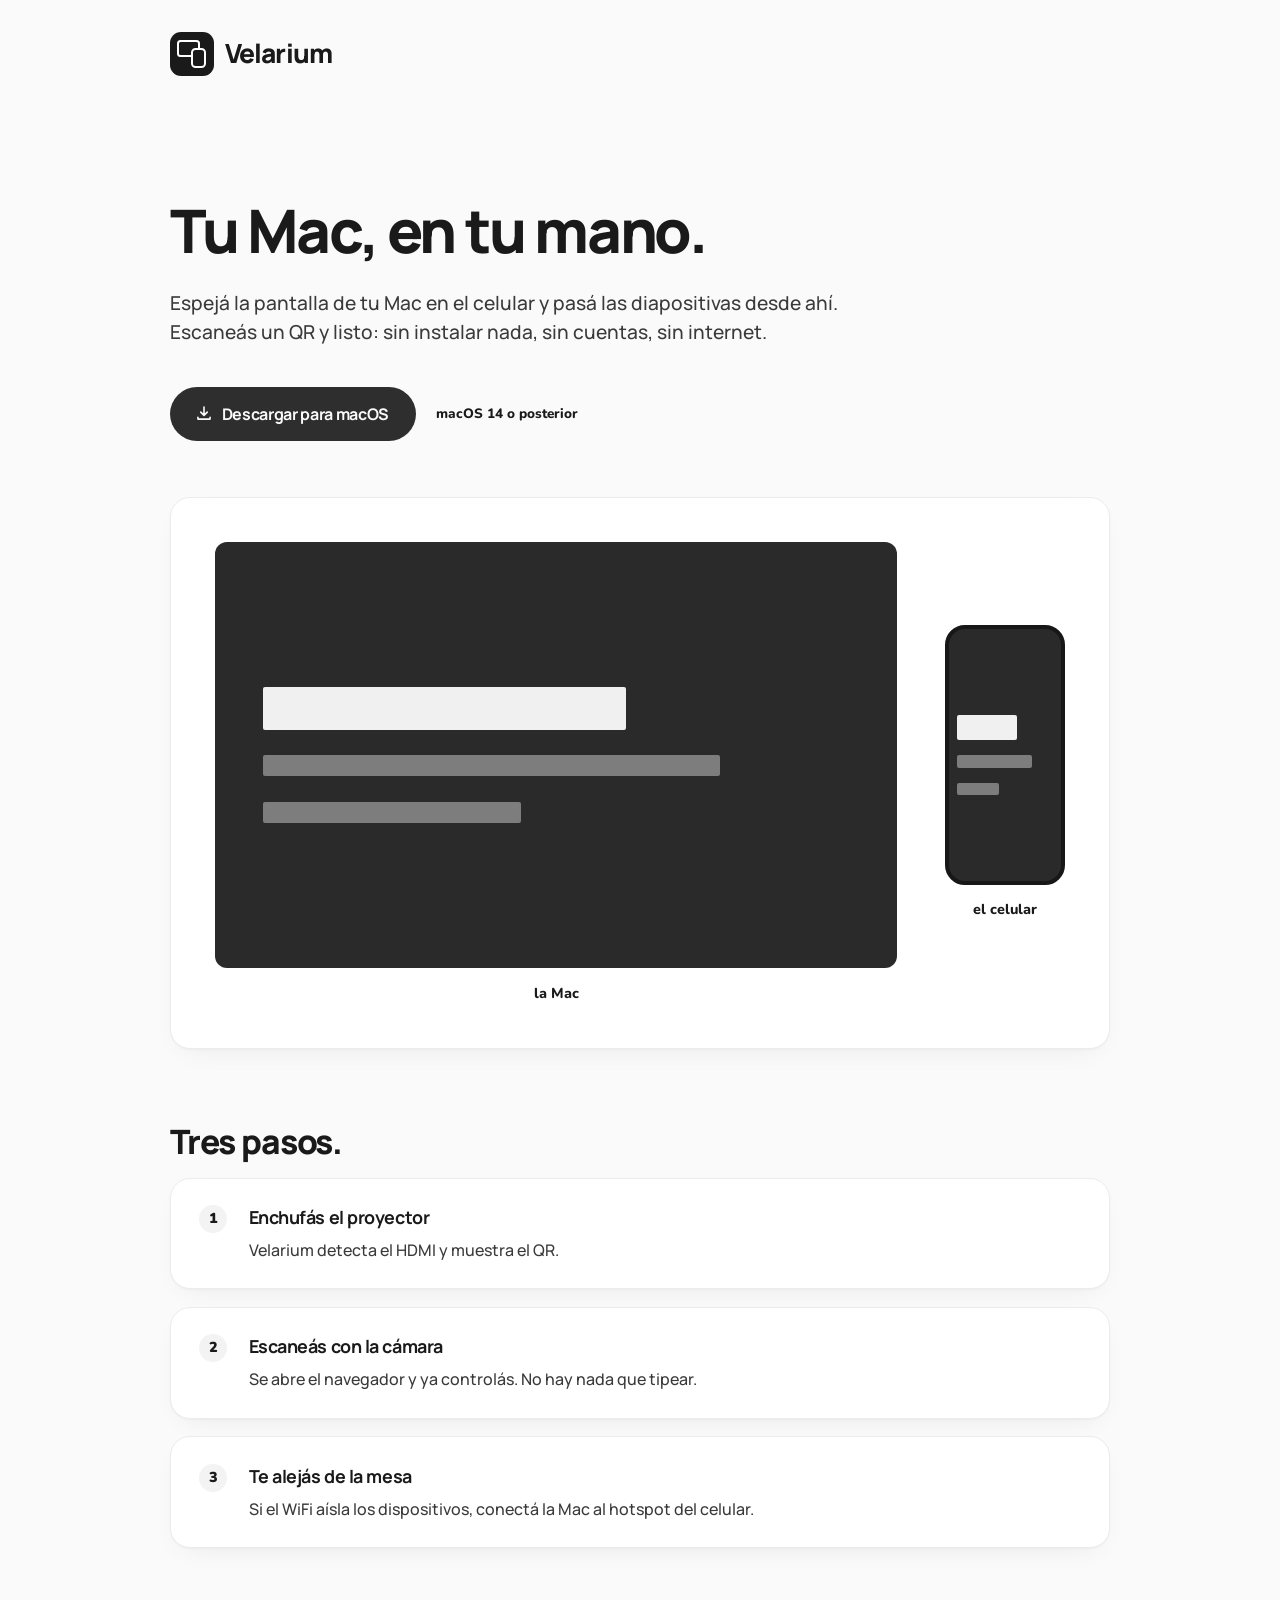
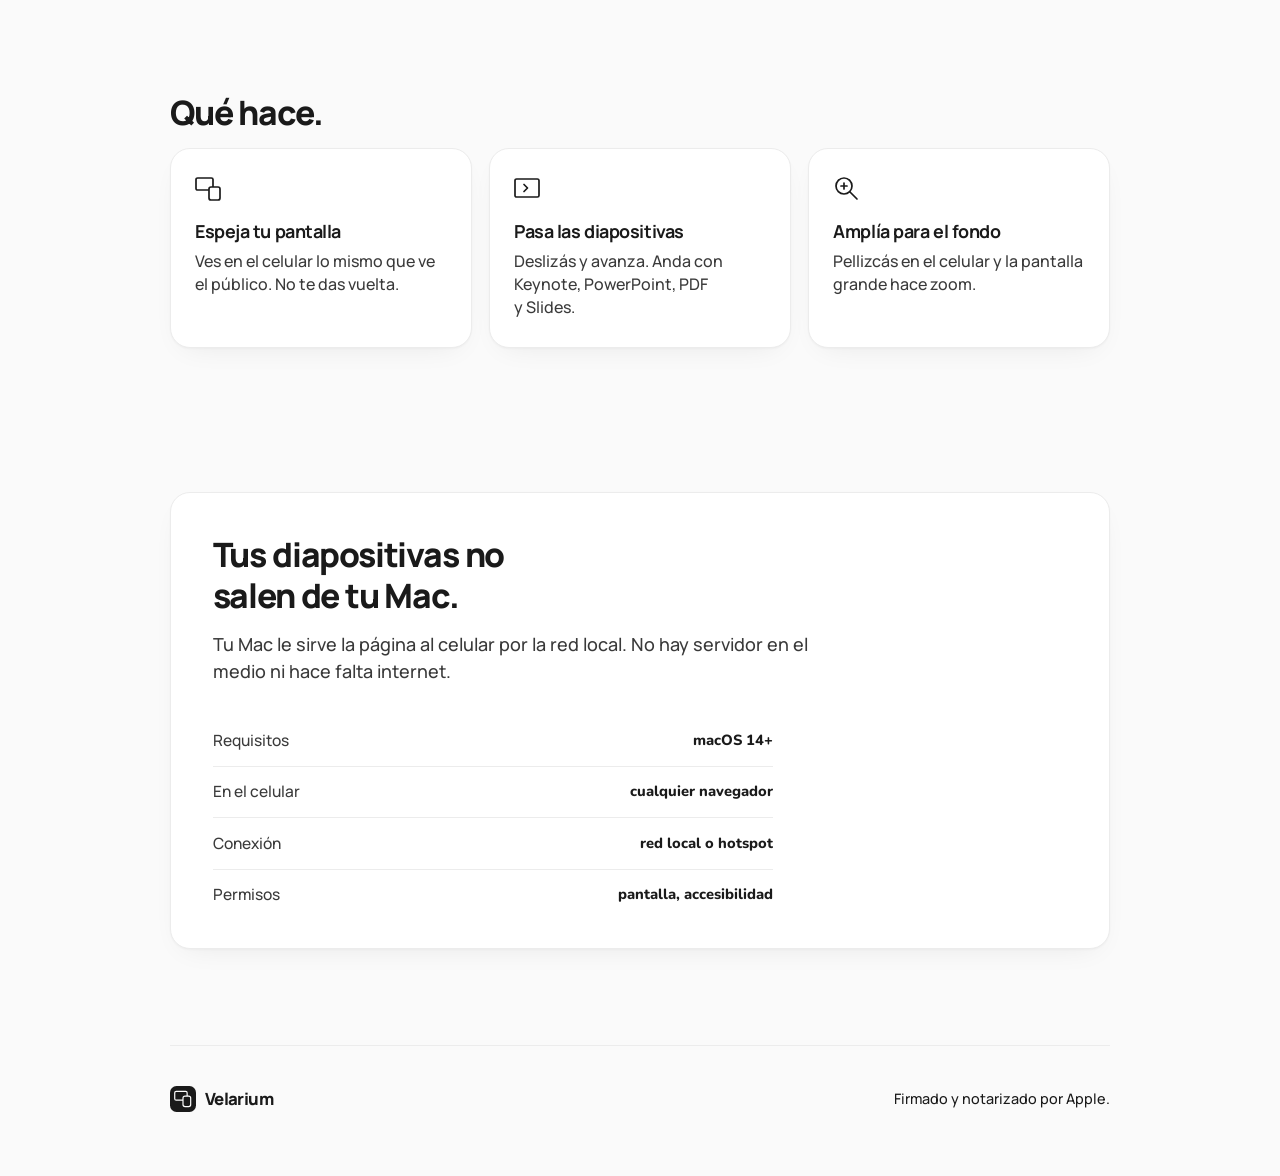
==== site/index.html @ 5b968082 "Velarium: espejo y control de presentaciones desde el celular App de macOS que sirve la pantalla al " ====
<!doctype html>
<html lang="es">
<head>
<meta charset="utf-8">
<meta name="viewport" content="width=device-width, initial-scale=1">
<title>Velarium</title>
<meta name="description" content="Espejá y controlá la presentación de tu Mac desde el celular. Escaneás un QR y listo.">
<meta name="theme-color" content="#fafafa">
<link rel="preconnect" href="https://fonts.googleapis.com">
<link rel="preconnect" href="https://fonts.gstatic.com" crossorigin>
<link rel="stylesheet" href="https://fonts.googleapis.com/css2?family=Manrope:wght@400;500;600;700;800&family=Nunito:wght@700;800;900&display=swap">
<link rel="icon" href="/favicon.svg" type="image/svg+xml">
<link rel="icon" href="/logo.png" sizes="512x512">
<link rel="apple-touch-icon" href="/icono-180.png">
<style>
/* Committed to a single light theme, like the reference: no dark blocks, every
   colour painted explicitly so the page holds on any host background. */
:root {
  --bg:        #fafafa;
  --surface:   #ffffff;
  --sunken:    #f3f3f3;
  --border:    #ececec;
  --text:      #1a1a1a;
  --text-soft: #3a3a3a;
  --solid:     #2e2e2e;
  --on-solid:  #fafafa;

  /* The screens stay dark in every context — they are screens, not surfaces. */
  --screen:    #2a2a2a;
  --screen-lit:#7d7d7d;
  --screen-hi: #f0f0f0;
  --bezel:     #171717;

  --shadow: 0 1px 2px rgba(0,0,0,.03), 0 10px 30px -14px rgba(0,0,0,.09);

  --sans:  "Manrope", system-ui, -apple-system, sans-serif;
  --round: "Nunito", ui-rounded, "SF Pro Rounded", system-ui, sans-serif;

  --radius:    20px;
  --radius-sm: 12px;
  --measure:   56ch;
  --gutter: clamp(1.25rem, 4vw, 2.5rem);
}

* { box-sizing: border-box; }

body {
  margin: 0;
  background: var(--bg);
  color: var(--text);
  font-family: var(--sans);
  font-size: 18px;
  font-weight: 500;
  line-height: 1.5;
  -webkit-font-smoothing: antialiased;
}

a { color: inherit; }

:focus-visible {
  outline: 2px solid var(--text-soft);
  outline-offset: 3px;
  border-radius: 4px;
}

.shell {
  max-width: 1020px;
  margin: 0 auto;
  padding-inline: var(--gutter);
}

/* ---------- Header ---------- */

header {
  display: flex;
  justify-content: space-between;
  align-items: center;
  gap: 1rem;
  padding-block: 2rem;
}

.wordmark {
  display: inline-flex;
  align-items: center;
  gap: 0.7rem;
  font-weight: 800;
  font-size: 1.65rem;
  letter-spacing: -0.035em;
  text-decoration: none;
}

/* El ícono de la app es una lámina crema con la figura al 60%: a 44px se
   empasta. La marca del header es su versión de alto contraste — teja negra,
   figura calada en blanco — que es lo único que se lee a este tamaño. */
.wordmark .mark {
  display: block;
  width: 44px;
  height: 44px;
  flex: none;
}

footer .wordmark { font-size: 1.05rem; gap: 0.55rem; }
footer .wordmark .mark { width: 26px; height: 26px; }


/* ---------- Hero ---------- */

.hero { padding-block: clamp(3rem, 8vw, 5.5rem) clamp(2.5rem, 5vw, 3.5rem); }

h1 {
  font-size: clamp(2.4rem, 5.6vw, 3.75rem);
  font-weight: 800;
  line-height: 1.15;
  letter-spacing: -0.04em;
  margin: 0;
  max-width: 15ch;
  text-wrap: balance;
}

.lede {
  max-width: var(--measure);
  font-size: 1.2rem;
  font-weight: 500;
  line-height: 1.5;
  color: var(--text-soft);
  margin: 1.5rem 0 0;
  text-wrap: pretty;
}

.actions {
  display: flex;
  flex-wrap: wrap;
  align-items: center;
  gap: 1.2rem;
  margin-top: 2.5rem;
}

.download {
  display: inline-flex;
  align-items: center;
  gap: 0.65rem;
  padding: 0.95rem 1.7rem;
  background: var(--solid);
  color: var(--on-solid);
  text-decoration: none;
  font-weight: 700;
  font-size: 1rem;
  letter-spacing: -0.02em;
  border-radius: 999px;
  transition: opacity .18s ease, transform .18s ease;
}

.download:hover { opacity: .86; transform: translateY(-1px); }
.download svg { display: block; }

.requirement {
  font-family: var(--round);
  font-weight: 800;
  font-size: 0.85rem;
  color: var(--text);
  line-height: 1.6;
}

/* ---------- Cards ---------- */

.card {
  background: var(--surface);
  border: 1px solid var(--border);
  border-radius: var(--radius);
  box-shadow: var(--shadow);
}

/* ---------- The demonstration ---------- */

.demo {
  display: grid;
  grid-template-columns: 1fr;
  gap: clamp(1.75rem, 4vw, 3rem);
  align-items: center;
  padding: clamp(1.5rem, 4vw, 2.75rem);
}

@media (min-width: 780px) { .demo { grid-template-columns: 1fr auto; } }

.mac, .handset {
  position: relative;
  background: var(--screen);
  overflow: hidden;
  /* Slide metrics resolve against the screen, not against the 300%-wide strip —
     percentage padding would otherwise be measured against triple the width. */
  container-type: size;
}

.mac { aspect-ratio: 16 / 10; border-radius: var(--radius-sm); }

.handset {
  width: 120px;
  aspect-ratio: 9 / 19.5;
  border-radius: 20px;
  margin-inline: auto;
  border: 4px solid var(--bezel);
}

/* Both surfaces run the same strip on the same timing — that they never drift
   apart is the product's entire claim, so the page demonstrates it. */
.strip {
  position: absolute;
  top: 0;
  bottom: 0;
  left: 0;
  display: flex;
  width: 300%;
  animation: advance 10.5s infinite;
}

.slide {
  width: 33.3333%;
  height: 100%;
  display: flex;
  flex-direction: column;
  justify-content: center;
  gap: 6cqh;
  padding: 9cqh 7cqw;
}

.slide .bar { height: 5cqh; background: var(--screen-lit); border-radius: 2px; }
.slide .bar.title { height: 10cqh; width: 62%; background: var(--screen-hi); }
.slide .bar.short { width: 44%; }
.slide .bar.mid   { width: 78%; }

.slide .plot { display: flex; align-items: flex-end; gap: 6%; height: 32cqh; }
.slide .plot i { flex: 1; background: var(--screen-lit); border-radius: 2px; }

@keyframes advance {
  0%, 28%  { transform: translateX(0); }
  33%, 61% { transform: translateX(-33.3333%); }
  66%, 94% { transform: translateX(-66.6666%); }
  100%     { transform: translateX(0); }
}

.thumb {
  position: absolute;
  left: 50%;
  bottom: 15%;
  width: 30px;
  height: 30px;
  margin-left: -15px;
  border-radius: 50%;
  border: 1.5px solid var(--screen-hi);
  opacity: 0;
  animation: swipe 10.5s infinite;
  pointer-events: none;
}

@keyframes swipe {
  0%, 24%   { opacity: 0;   transform: translateX(22px); }
  27%       { opacity: .8;  transform: translateX(22px); }
  32%       { opacity: 0;   transform: translateX(-26px); }
  57%       { opacity: 0;   transform: translateX(22px); }
  60%       { opacity: .8;  transform: translateX(22px); }
  65%       { opacity: 0;   transform: translateX(-26px); }
  90%       { opacity: 0;   transform: translateX(22px); }
  93%       { opacity: .8;  transform: translateX(22px); }
  98%, 100% { opacity: 0;   transform: translateX(-26px); }
}

.caption {
  max-width: none;
  font-family: var(--round);
  font-weight: 800;
  font-size: 0.9rem;
  color: var(--text);
  margin: 0.9rem 0 0;
  text-align: center;
}

@media (prefers-reduced-motion: reduce) {
  .strip { animation: none; }
  .thumb { animation: none; opacity: .55; }
}

/* ---------- Sections ---------- */

section { padding-block: clamp(3rem, 7vw, 4.5rem); }


h2 {
  font-size: clamp(1.6rem, 3.2vw, 2.1rem);
  font-weight: 800;
  letter-spacing: -0.035em;
  line-height: 1.2;
  margin: 0 0 1rem;
  max-width: 20ch;
  text-wrap: balance;
}

h3 {
  font-size: 1.12rem;
  font-weight: 700;
  letter-spacing: -0.025em;
  line-height: 1.35;
  margin: 0 0 0.55rem;
}

p { margin: 0; max-width: var(--measure); text-wrap: pretty; }

.grid {
  display: grid;
  gap: 1.1rem;
  grid-template-columns: repeat(auto-fit, minmax(250px, 1fr));
}

.grid .card {
  display: flex;
  flex-direction: column;
  padding: 1.6rem 1.5rem 1.7rem;
}

.grid .icon {
  display: block;
  width: 26px;
  height: 26px;
  margin-bottom: 1.15rem;
  color: var(--text);
}

/* Los títulos entran en una línea a propósito: dos tarjetas con encabezado de
   distinto alto desalinean los párrafos y la fila se ve rota. */
.grid h3 { margin-bottom: 0.4rem; }
.grid p { color: var(--text-soft); font-size: 1rem; line-height: 1.45; }

/* Numbered because the order is real: nothing works out of sequence. */
.steps { display: grid; gap: 1.1rem; counter-reset: step; }

.step {
  display: grid;
  grid-template-columns: auto 1fr;
  gap: 1.35rem;
  padding: 1.65rem 1.75rem;
  align-items: start;
}

.step::before {
  counter-increment: step;
  content: counter(step);
  display: grid;
  place-items: center;
  width: 28px;
  height: 28px;
  border-radius: 50%;
  background: var(--sunken);
  font-family: var(--round);
  font-weight: 900;
  font-size: 0.9rem;
  color: var(--text);
}

.step p { color: var(--text-soft); font-size: 1rem; }

/* ---------- Specs ---------- */

.panel { padding: clamp(1.75rem, 4vw, 2.6rem); }
.panel > p { color: var(--text-soft); }

.specs {
  display: grid;
  gap: 0;
  margin: 1.9rem 0 0;
  max-width: 560px;
}

.spec {
  display: flex;
  justify-content: space-between;
  gap: 1.5rem;
  padding-block: 0.85rem;
  border-bottom: 1px solid var(--border);
  font-size: 0.97rem;
}

.spec:last-child { border-bottom: none; padding-bottom: 0; }
.spec dt { color: var(--text-soft); margin: 0; }
.spec dd { margin: 0; font-family: var(--round); font-weight: 800; font-size: 0.92rem; text-align: right; }

/* ---------- Footer ---------- */

footer {
  padding-block: 2.5rem 4rem;
  margin-top: 1.5rem;
  border-top: 1px solid var(--border);
  display: flex;
  flex-wrap: wrap;
  justify-content: space-between;
  align-items: center;
  gap: 1.25rem;
  font-size: 0.9rem;
  color: var(--text);
}

footer p { max-width: 44ch; }
</style>
</head>
<body>

<div class="shell">

  <header>
    <a class="wordmark" href="/">
      <svg class="mark" viewBox="0 0 44 44" fill="none" aria-hidden="true">
        <rect width="44" height="44" rx="11" fill="var(--text)"/>
        <rect x="8" y="9" width="21" height="15" rx="2.5" stroke="#fff" stroke-width="2"/>
        <rect x="22" y="17" width="13" height="18" rx="3.5" fill="var(--text)" stroke="#fff" stroke-width="2"/>
      </svg>
      Velarium
    </a>
  </header>

  <div class="hero">
    <h1>Tu Mac, en tu mano.</h1>
    <p class="lede">
      Espejá la pantalla de tu Mac en el celular y pasá las diapositivas desde ahí.
      Escaneás un QR y listo: sin instalar nada, sin cuentas, sin internet.
    </p>
    <div class="actions">
      <a class="download" href="/Velarium.dmg" download>
        <svg width="14" height="15" viewBox="0 0 15 16" fill="none" aria-hidden="true">
          <path d="M7.5 1v9m0 0L4 6.5M7.5 10L11 6.5M1 12v2h13v-2"
                stroke="currentColor" stroke-width="1.7"
                stroke-linecap="round" stroke-linejoin="round"/>
        </svg>
        Descargar para macOS
      </a>
      <span class="requirement">macOS 14 o posterior</span>
    </div>
  </div>

  <div class="card demo">
    <div>
      <div class="mac">
        <div class="strip">
          <div class="slide">
            <div class="bar title"></div><div class="bar mid"></div><div class="bar short"></div>
          </div>
          <div class="slide">
            <div class="bar title"></div>
            <div class="plot"><i style="height:40%"></i><i style="height:68%"></i><i style="height:52%"></i><i style="height:88%"></i><i style="height:61%"></i></div>
          </div>
          <div class="slide">
            <div class="bar title"></div><div class="bar short"></div><div class="bar mid"></div><div class="bar short"></div>
          </div>
        </div>
      </div>
      <p class="caption">la Mac</p>
    </div>

    <div>
      <div class="handset">
        <div class="strip">
          <div class="slide">
            <div class="bar title"></div><div class="bar mid"></div><div class="bar short"></div>
          </div>
          <div class="slide">
            <div class="bar title"></div>
            <div class="plot"><i style="height:40%"></i><i style="height:68%"></i><i style="height:52%"></i><i style="height:88%"></i><i style="height:61%"></i></div>
          </div>
          <div class="slide">
            <div class="bar title"></div><div class="bar short"></div><div class="bar mid"></div><div class="bar short"></div>
          </div>
        </div>
        <div class="thumb"></div>
      </div>
      <p class="caption">el celular</p>
    </div>
  </div>

  <section>
    <h2>Tres pasos.</h2>
    <div class="steps">
      <div class="card step">
        <div>
          <h3>Enchufás el proyector</h3>
          <p>Velarium detecta el HDMI y muestra el QR.</p>
        </div>
      </div>
      <div class="card step">
        <div>
          <h3>Escaneás con la cámara</h3>
          <p>Se abre el navegador y ya controlás. No hay nada que tipear.</p>
        </div>
      </div>
      <div class="card step">
        <div>
          <h3>Te alejás de la mesa</h3>
          <p>Si el WiFi aísla los dispositivos, conectá la Mac al hotspot del celular.</p>
        </div>
      </div>
    </div>
  </section>

  <section>
    <h2>Qué hace.</h2>
    <div class="grid">
      <div class="card">
        <svg class="icon" viewBox="0 0 26 26" fill="none" aria-hidden="true">
          <rect x="1" y="3" width="17" height="12" rx="1.6" stroke="currentColor" stroke-width="1.7"/>
          <rect x="14" y="12" width="11" height="13" rx="2" fill="var(--surface)" stroke="currentColor" stroke-width="1.7"/>
        </svg>
        <h3>Espeja tu pantalla</h3>
        <p>Ves en el celular lo mismo que ve el público. No te das vuelta.</p>
      </div>
      <div class="card">
        <svg class="icon" viewBox="0 0 26 26" fill="none" aria-hidden="true">
          <rect x="1" y="4" width="24" height="18" rx="1.6" stroke="currentColor" stroke-width="1.7"/>
          <path d="M10 9.5l3.5 3.5L10 16.5" stroke="currentColor" stroke-width="1.7" stroke-linecap="round" stroke-linejoin="round"/>
        </svg>
        <h3>Pasa las diapositivas</h3>
        <p>Deslizás y avanza. Anda con Keynote, PowerPoint, PDF y Slides.</p>
      </div>
      <div class="card">
        <svg class="icon" viewBox="0 0 26 26" fill="none" aria-hidden="true">
          <circle cx="11" cy="11" r="8" stroke="currentColor" stroke-width="1.7"/>
          <path d="M8 11h6M11 8v6M17 17l7 7" stroke="currentColor" stroke-width="1.7" stroke-linecap="round"/>
        </svg>
        <h3>Amplía para el fondo</h3>
        <p>Pellizcás en el celular y la pantalla grande hace zoom.</p>
      </div>
    </div>
  </section>

  <section>
    <div class="card panel">
      <h2>Tus diapositivas no salen de tu Mac.</h2>
      <p>
        Tu Mac le sirve la página al celular por la red local. No hay servidor en el medio
        ni hace falta internet.
      </p>
      <dl class="specs">
        <div class="spec"><dt>Requisitos</dt><dd>macOS 14+</dd></div>
        <div class="spec"><dt>En el celular</dt><dd>cualquier navegador</dd></div>
        <div class="spec"><dt>Conexión</dt><dd>red local o hotspot</dd></div>
        <div class="spec"><dt>Permisos</dt><dd>pantalla, accesibilidad</dd></div>
      </dl>
    </div>
  </section>

  <footer>
    <span class="wordmark"><svg class="mark" viewBox="0 0 44 44" fill="none" aria-hidden="true">
      <rect width="44" height="44" rx="11" fill="var(--text)"/>
      <rect x="8" y="9" width="21" height="15" rx="2.5" stroke="#fff" stroke-width="2"/>
      <rect x="22" y="17" width="13" height="18" rx="3.5" fill="var(--text)" stroke="#fff" stroke-width="2"/>
    </svg> Velarium</span>
    <p>Firmado y notarizado por Apple.</p>
  </footer>

</div>
</body>
</html>
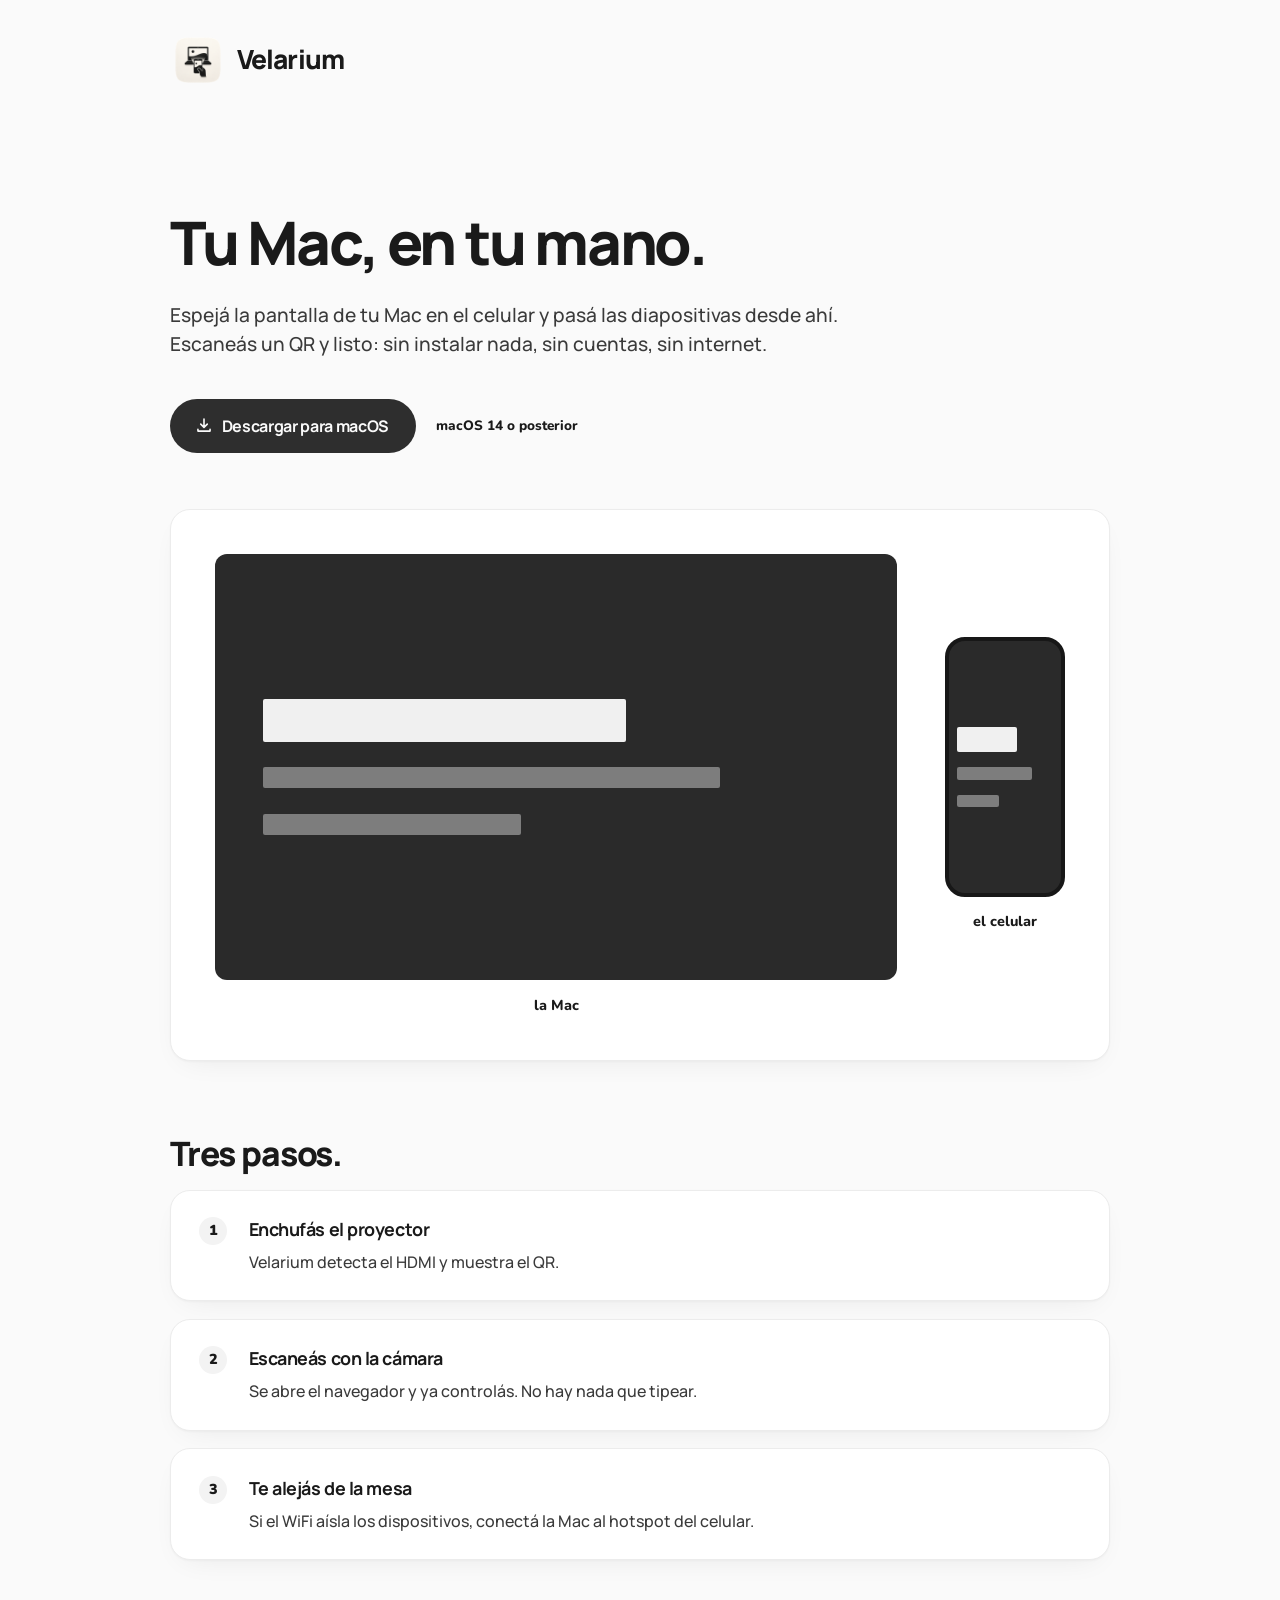
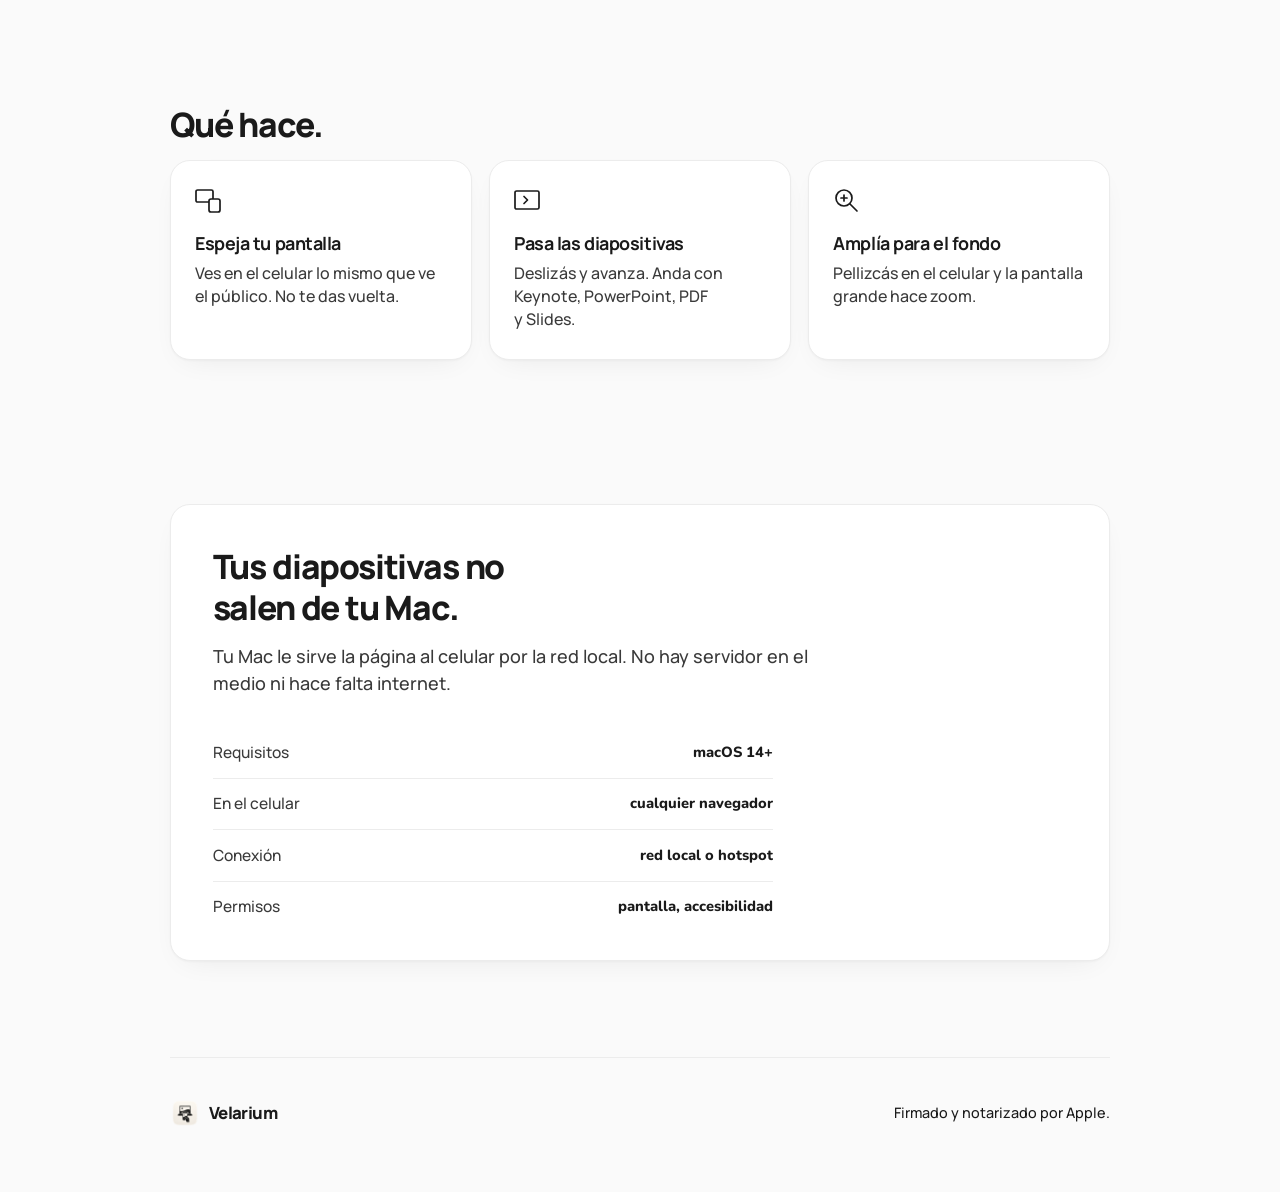
==== commit a47624f2: "El logo es el ícono de la app Reemplaza la marca SVG que había inventado por el ícono real, en el he" ====
--- a/site/index.html
+++ b/site/index.html
@@ -9,9 +9,9 @@
 <link rel="preconnect" href="https://fonts.googleapis.com">
 <link rel="preconnect" href="https://fonts.gstatic.com" crossorigin>
 <link rel="stylesheet" href="https://fonts.googleapis.com/css2?family=Manrope:wght@400;500;600;700;800&family=Nunito:wght@700;800;900&display=swap">
-<link rel="icon" href="/favicon.svg" type="image/svg+xml">
-<link rel="icon" href="/logo.png" sizes="512x512">
-<link rel="apple-touch-icon" href="/icono-180.png">
+<link rel="icon" href="favicon-32.png" sizes="32x32">
+<link rel="icon" href="logo.png" sizes="256x256">
+<link rel="apple-touch-icon" href="icono-180.png">
 <style>
 /* Committed to a single light theme, like the reference: no dark blocks, every
    colour painted explicitly so the page holds on any host background. */
@@ -89,18 +89,17 @@
   text-decoration: none;
 }
 
-/* El ícono de la app es una lámina crema con la figura al 60%: a 44px se
-   empasta. La marca del header es su versión de alto contraste — teja negra,
-   figura calada en blanco — que es lo único que se lee a este tamaño. */
+/* El ícono es una lámina crema con la figura al 60%, así que necesita tamaño
+   para leerse: a 44px la Mac y el celular se empastan. */
 .wordmark .mark {
   display: block;
-  width: 44px;
-  height: 44px;
+  width: 56px;
+  height: 56px;
   flex: none;
 }
 
 footer .wordmark { font-size: 1.05rem; gap: 0.55rem; }
-footer .wordmark .mark { width: 26px; height: 26px; }
+footer .wordmark .mark { width: 30px; height: 30px; }
 
 
 /* ---------- Hero ---------- */
@@ -405,12 +404,8 @@
 <div class="shell">
 
   <header>
-    <a class="wordmark" href="/">
-      <svg class="mark" viewBox="0 0 44 44" fill="none" aria-hidden="true">
-        <rect width="44" height="44" rx="11" fill="var(--text)"/>
-        <rect x="8" y="9" width="21" height="15" rx="2.5" stroke="#fff" stroke-width="2"/>
-        <rect x="22" y="17" width="13" height="18" rx="3.5" fill="var(--text)" stroke="#fff" stroke-width="2"/>
-      </svg>
+    <a class="wordmark" href="./">
+      <img class="mark" src="logo.png" width="256" height="256" alt="">
       Velarium
     </a>
   </header>
@@ -422,7 +417,7 @@
       Escaneás un QR y listo: sin instalar nada, sin cuentas, sin internet.
     </p>
     <div class="actions">
-      <a class="download" href="/Velarium.dmg" download>
+      <a class="download" href="Velarium.dmg" download>
         <svg width="14" height="15" viewBox="0 0 15 16" fill="none" aria-hidden="true">
           <path d="M7.5 1v9m0 0L4 6.5M7.5 10L11 6.5M1 12v2h13v-2"
                 stroke="currentColor" stroke-width="1.7"
@@ -544,11 +539,10 @@
   </section>
 
   <footer>
-    <span class="wordmark"><svg class="mark" viewBox="0 0 44 44" fill="none" aria-hidden="true">
-      <rect width="44" height="44" rx="11" fill="var(--text)"/>
-      <rect x="8" y="9" width="21" height="15" rx="2.5" stroke="#fff" stroke-width="2"/>
-      <rect x="22" y="17" width="13" height="18" rx="3.5" fill="var(--text)" stroke="#fff" stroke-width="2"/>
-    </svg> Velarium</span>
+    <span class="wordmark">
+      <img class="mark" src="logo.png" width="256" height="256" alt="">
+      Velarium
+    </span>
     <p>Firmado y notarizado por Apple.</p>
   </footer>
 
